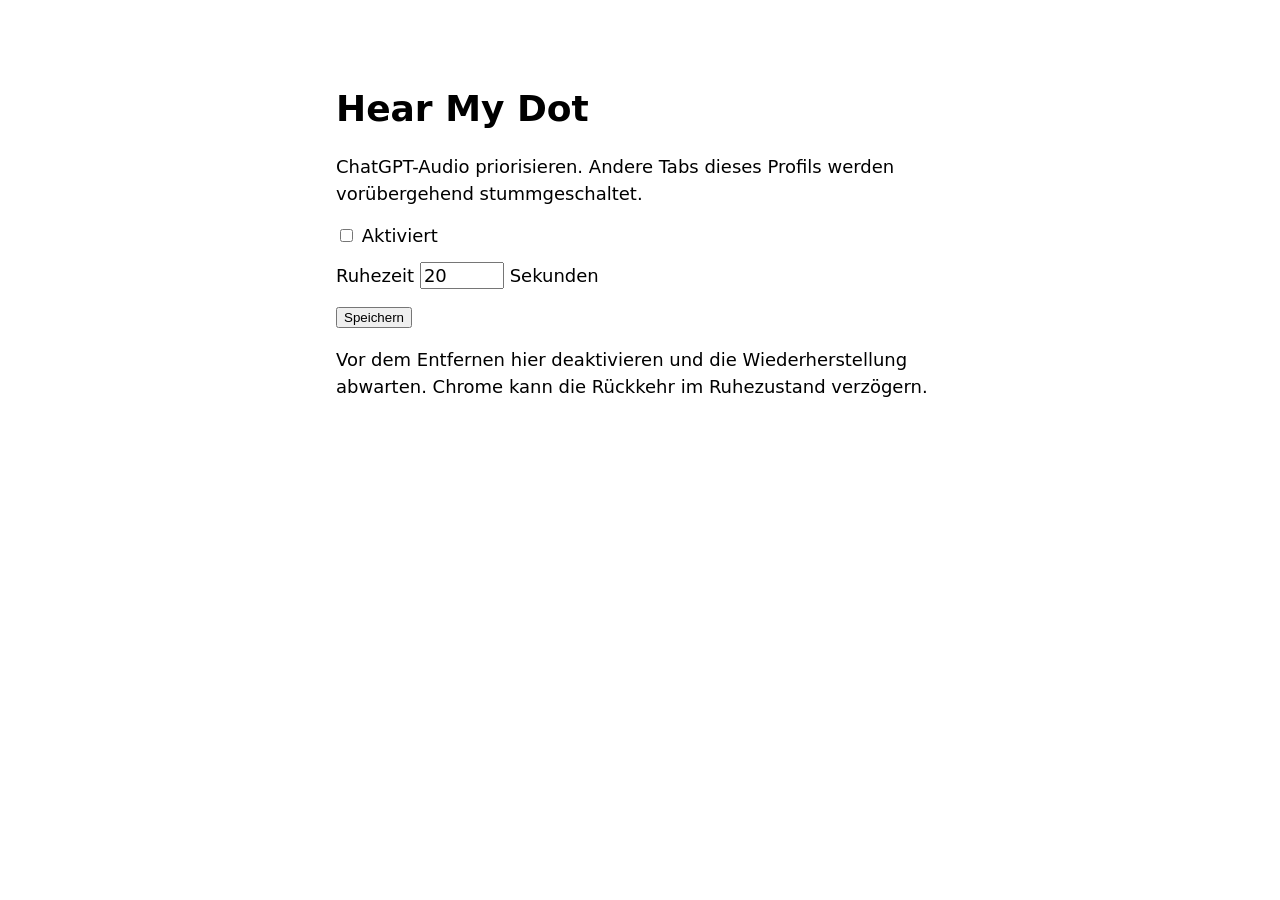
==== extension/options.html @ 25b3777d "init" ====
<!doctype html><html lang="de"><meta charset="utf-8"><title>Hear My Dot</title>
<style>body{font:18px system-ui;max-width:38rem;margin:3rem auto;padding:1rem}label{display:block;margin:1rem 0}input{font:inherit}p{line-height:1.5}</style>
<h1>Hear My Dot</h1><p>ChatGPT-Audio priorisieren. Andere Tabs dieses Profils werden vorübergehend stummgeschaltet.</p>
<label><input id="enabled" type="checkbox"> Aktiviert</label>
<label>Ruhezeit <input id="quiet" type="number" min="10" max="20" value="20"> Sekunden</label>
<button id="save">Speichern</button><p id="status" role="status"></p>
<p>Vor dem Entfernen hier deaktivieren und die Wiederherstellung abwarten. Chrome kann die Rückkehr im Ruhezustand verzögern.</p>
<script src="options.js"></script></html>
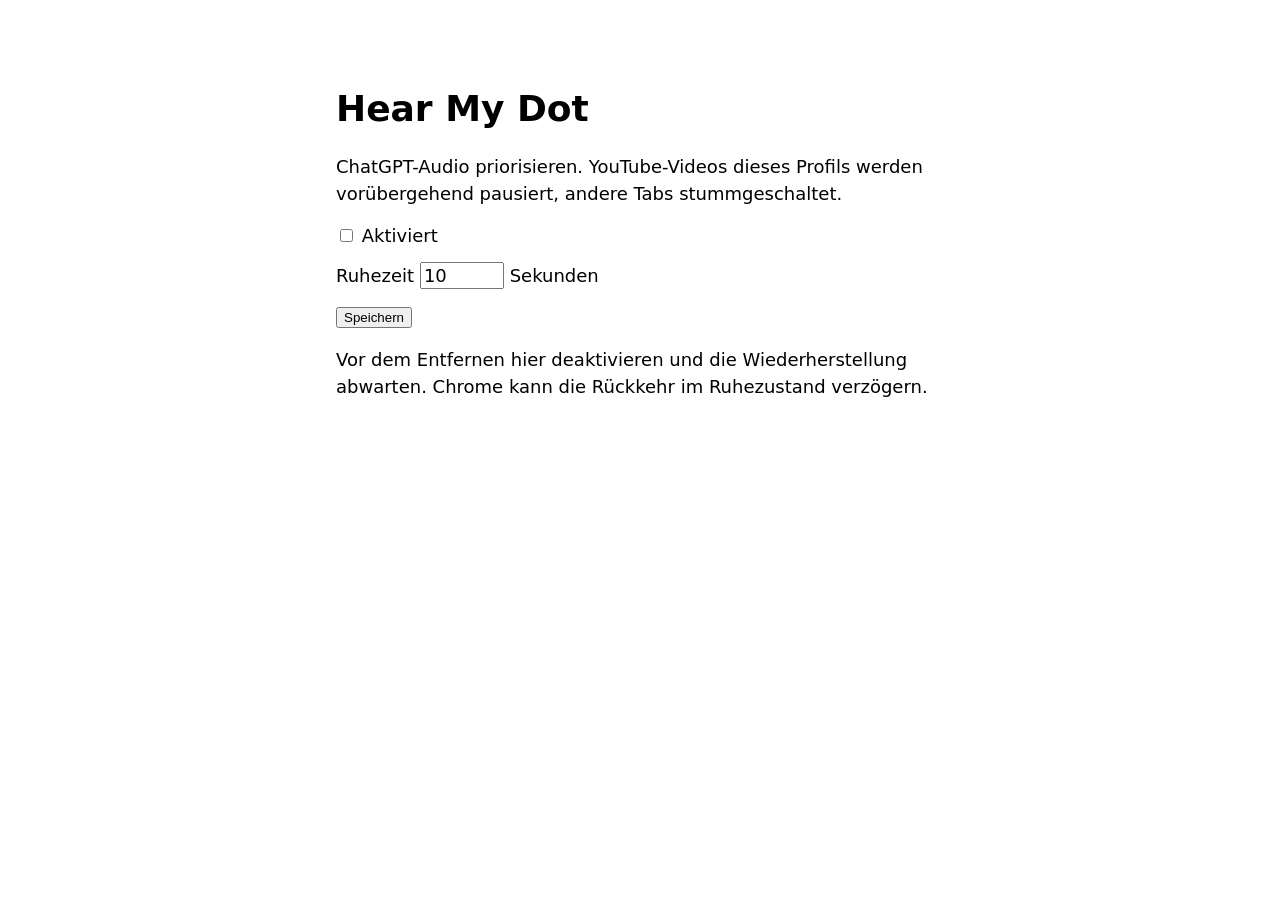
==== commit 4b405404: "Add YouTube pause and resume with ten-second default" ====
--- a/extension/options.html
+++ b/extension/options.html
@@ -1,8 +1,8 @@
 <!doctype html><html lang="de"><meta charset="utf-8"><title>Hear My Dot</title>
 <style>body{font:18px system-ui;max-width:38rem;margin:3rem auto;padding:1rem}label{display:block;margin:1rem 0}input{font:inherit}p{line-height:1.5}</style>
-<h1>Hear My Dot</h1><p>ChatGPT-Audio priorisieren. Andere Tabs dieses Profils werden vorübergehend stummgeschaltet.</p>
+<h1>Hear My Dot</h1><p>ChatGPT-Audio priorisieren. YouTube-Videos dieses Profils werden vorübergehend pausiert, andere Tabs stummgeschaltet.</p>
 <label><input id="enabled" type="checkbox"> Aktiviert</label>
-<label>Ruhezeit <input id="quiet" type="number" min="10" max="20" value="20"> Sekunden</label>
+<label>Ruhezeit <input id="quiet" type="number" min="10" max="20" value="10"> Sekunden</label>
 <button id="save">Speichern</button><p id="status" role="status"></p>
 <p>Vor dem Entfernen hier deaktivieren und die Wiederherstellung abwarten. Chrome kann die Rückkehr im Ruhezustand verzögern.</p>
 <script src="options.js"></script></html>
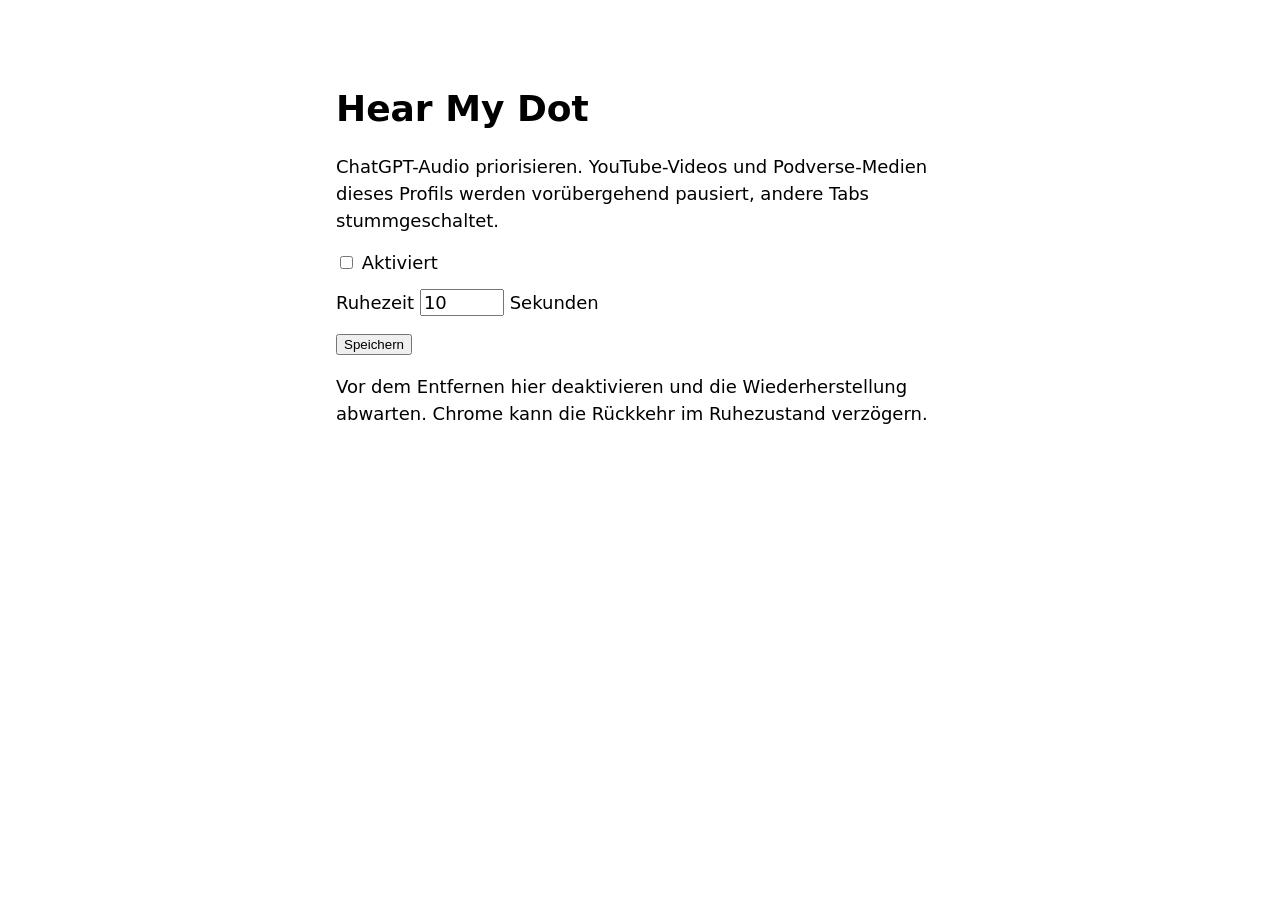
==== commit 11fb0c46: "Add guarded Podverse pause and resume adapter" ====
--- a/extension/options.html
+++ b/extension/options.html
@@ -1,6 +1,6 @@
 <!doctype html><html lang="de"><meta charset="utf-8"><title>Hear My Dot</title>
 <style>body{font:18px system-ui;max-width:38rem;margin:3rem auto;padding:1rem}label{display:block;margin:1rem 0}input{font:inherit}p{line-height:1.5}</style>
-<h1>Hear My Dot</h1><p>ChatGPT-Audio priorisieren. YouTube-Videos dieses Profils werden vorübergehend pausiert, andere Tabs stummgeschaltet.</p>
+<h1>Hear My Dot</h1><p>ChatGPT-Audio priorisieren. YouTube-Videos und Podverse-Medien dieses Profils werden vorübergehend pausiert, andere Tabs stummgeschaltet.</p>
 <label><input id="enabled" type="checkbox"> Aktiviert</label>
 <label>Ruhezeit <input id="quiet" type="number" min="10" max="20" value="10"> Sekunden</label>
 <button id="save">Speichern</button><p id="status" role="status"></p>
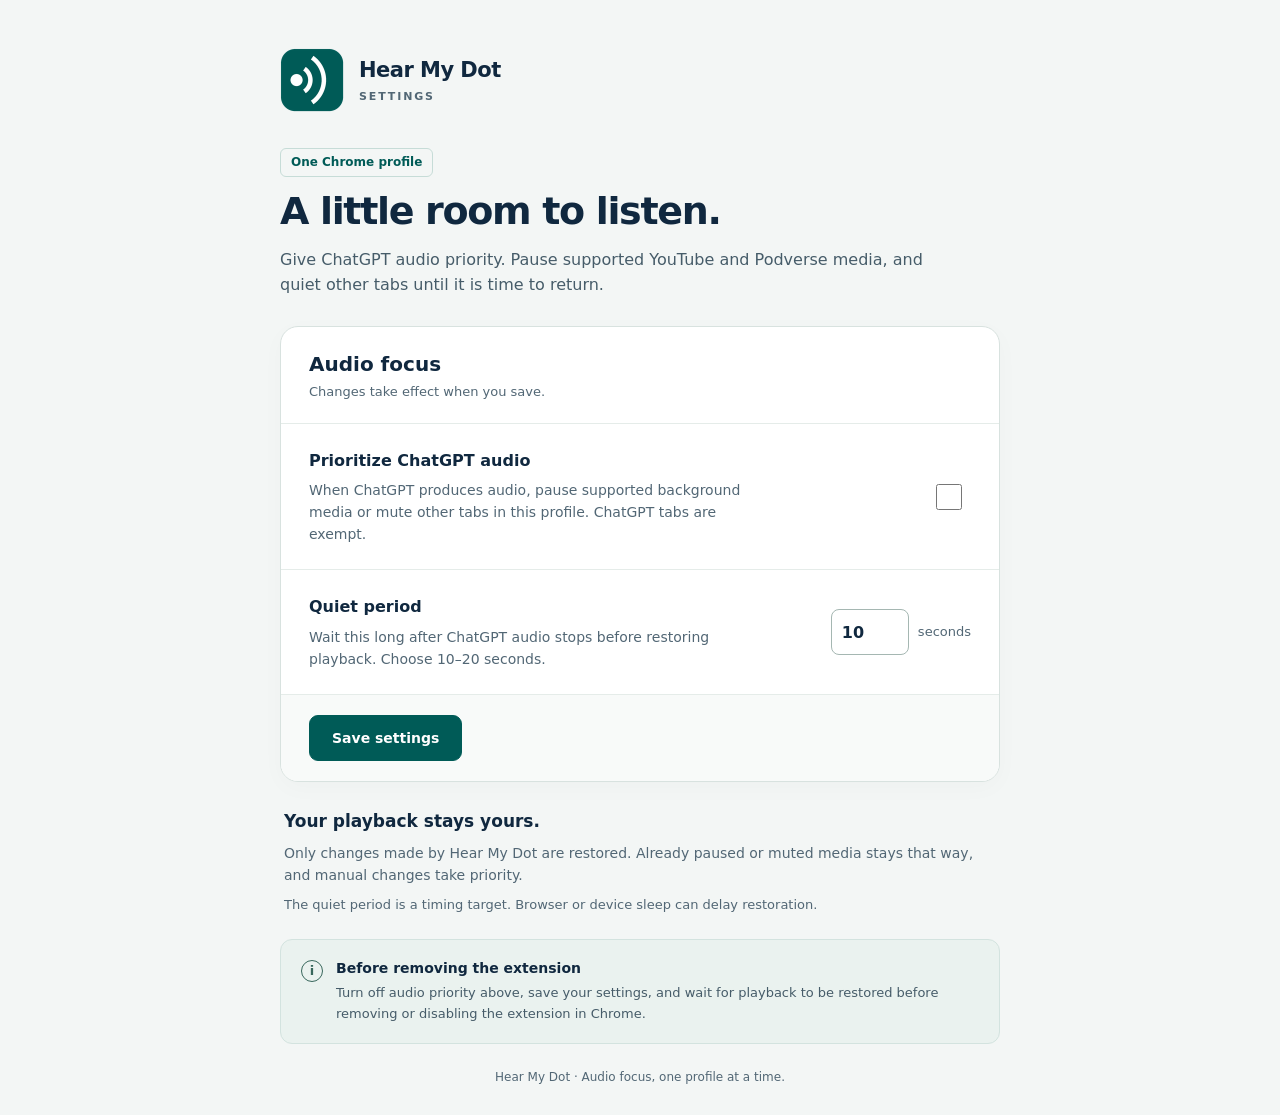
==== commit 13a9cca1: "Refresh settings page with English copy and existing logo" ====
--- a/extension/options.html
+++ b/extension/options.html
@@ -1,8 +1,69 @@
-<!doctype html><html lang="de"><meta charset="utf-8"><title>Hear My Dot</title>
-<style>body{font:18px system-ui;max-width:38rem;margin:3rem auto;padding:1rem}label{display:block;margin:1rem 0}input{font:inherit}p{line-height:1.5}</style>
-<h1>Hear My Dot</h1><p>ChatGPT-Audio priorisieren. YouTube-Videos und Podverse-Medien dieses Profils werden vorübergehend pausiert, andere Tabs stummgeschaltet.</p>
-<label><input id="enabled" type="checkbox"> Aktiviert</label>
-<label>Ruhezeit <input id="quiet" type="number" min="10" max="20" value="10"> Sekunden</label>
-<button id="save">Speichern</button><p id="status" role="status"></p>
-<p>Vor dem Entfernen hier deaktivieren und die Wiederherstellung abwarten. Chrome kann die Rückkehr im Ruhezustand verzögern.</p>
-<script src="options.js"></script></html>
+<!doctype html>
+<html lang="en">
+<head>
+  <meta charset="utf-8">
+  <meta name="viewport" content="width=device-width, initial-scale=1">
+  <meta name="color-scheme" content="light">
+  <title>Settings — Hear My Dot</title>
+  <link rel="stylesheet" href="options.css">
+</head>
+<body>
+  <main class="settings">
+    <header class="brand">
+      <img src="icons/active-128.png" width="64" height="64" alt="">
+      <div><p class="brand-name">Hear My Dot</p><p class="eyebrow">SETTINGS</p></div>
+    </header>
+
+    <section class="intro" aria-labelledby="page-title">
+      <span class="scope">One Chrome profile</span>
+      <h1 id="page-title">A little room to listen.</h1>
+      <p>Give ChatGPT audio priority. Pause supported YouTube and Podverse media, and quiet other tabs until it is time to return.</p>
+    </section>
+
+    <section class="panel" aria-labelledby="focus-title">
+      <div class="panel-heading">
+        <h2 id="focus-title">Audio focus</h2>
+        <p>Changes take effect when you save.</p>
+      </div>
+
+      <div class="setting-row priority-row">
+        <div>
+          <label class="setting-label" for="enabled">Prioritize ChatGPT audio</label>
+          <p id="enabled-help" class="help">When ChatGPT produces audio, pause supported background media or mute other tabs in this profile. ChatGPT tabs are exempt.</p>
+        </div>
+        <input id="enabled" type="checkbox" aria-describedby="enabled-help">
+      </div>
+
+      <div class="setting-row quiet-row">
+        <div>
+          <label class="setting-label" for="quiet">Quiet period</label>
+          <p id="quiet-help" class="help">Wait this long after ChatGPT audio stops before restoring playback. Choose 10–20 seconds.</p>
+        </div>
+        <div class="number-field">
+          <input id="quiet" type="number" min="10" max="20" value="10" aria-describedby="quiet-help timing-note">
+          <span aria-hidden="true">seconds</span>
+        </div>
+      </div>
+
+      <div class="panel-footer">
+        <button id="save" type="button">Save settings</button>
+        <p id="status" role="status" aria-live="polite" aria-atomic="true"></p>
+      </div>
+    </section>
+
+    <section class="details" aria-labelledby="restore-title">
+      <h2 id="restore-title">Your playback stays yours.</h2>
+      <p>Only changes made by Hear My Dot are restored. Already paused or muted media stays that way, and manual changes take priority.</p>
+      <p id="timing-note">The quiet period is a timing target. Browser or device sleep can delay restoration.</p>
+    </section>
+
+    <aside class="removal-note" aria-labelledby="removal-title">
+      <span class="note-mark" aria-hidden="true">i</span>
+      <div><h2 id="removal-title">Before removing the extension</h2>
+      <p>Turn off audio priority above, save your settings, and wait for playback to be restored before removing or disabling the extension in Chrome.</p></div>
+    </aside>
+    <footer class="page-footer">Hear My Dot · Audio focus, one profile at a time.</footer>
+  </main>
+  <script src="options.js"></script>
+</body>
+</html>
--- a/extension/options.css
+++ b/extension/options.css
@@ -0,0 +1,62 @@
+:root {
+  font-family: system-ui, -apple-system, BlinkMacSystemFont, "Segoe UI", sans-serif;
+  color: #10283f;
+  background: #f3f6f5;
+  font-size: 16px;
+  line-height: 1.6;
+  color-scheme: light;
+}
+* { box-sizing: border-box; }
+body { margin: 0; }
+.settings { width: min(100% - 48px, 720px); margin: 48px auto 28px; }
+.brand { display: flex; align-items: center; gap: 15px; }
+.brand img { flex: none; }
+.brand p { margin: 0; }
+.brand-name { font-size: 21px; font-weight: 750; letter-spacing: -.025em; }
+.eyebrow { color: #526775; font-size: 11px; font-weight: 700; letter-spacing: .17em; }
+.intro { margin: 36px 0 28px; }
+.scope { display: inline-block; padding: 4px 10px; border: 1px solid #c6dcd7; border-radius: 6px; color: #005b57; font-size: 12px; font-weight: 650; }
+h1 { margin: 12px 0; font-size: clamp(28px, 5vw, 38px); line-height: 1.2; letter-spacing: -.035em; font-weight: 750; }
+p { margin: 0; }
+.intro p { max-width: 650px; color: #465c69; }
+h2 { margin: 0; font-size: 17px; line-height: 1.45; }
+.panel { overflow: hidden; background: #fff; border: 1px solid #d8e2df; border-radius: 18px; box-shadow: 0 6px 24px #10283f06; }
+.panel-heading { padding: 23px 28px 20px; border-bottom: 1px solid #e5ece9; }
+.panel-heading h2 { font-size: 20px; }
+.panel-heading p { margin-top: 3px; color: #526775; font-size: 13px; }
+.setting-row { display: grid; grid-template-columns: minmax(0, 1fr) auto; gap: 28px; align-items: center; padding: 24px 28px; }
+.priority-row { border-bottom: 1px solid #e5ece9; }
+.setting-label { display: inline-block; font-size: 16px; font-weight: 700; cursor: pointer; }
+.help { color: #526775; font-size: 14px; line-height: 1.55; margin-top: 7px; max-width: 440px; }
+#enabled { width: 26px; height: 26px; margin: 9px; accent-color: #005b57; cursor: pointer; }
+.number-field { display: flex; align-items: center; gap: 9px; }
+.number-field span { color: #526775; font-size: 13px; }
+#quiet { width: 78px; min-height: 46px; padding: 8px 10px; border: 1px solid #a5b7b2; border-radius: 8px; background: #fff; color: #10283f; font: inherit; font-weight: 600; }
+.panel-footer { padding: 20px 28px; background: #f8faf9; border-top: 1px solid #e5ece9; display: flex; align-items: center; gap: 18px; }
+button { min-height: 46px; padding: 10px 22px; border: 1px solid #005b57; border-radius: 9px; background: #005b57; color: #fff; font: inherit; font-size: 14px; font-weight: 650; cursor: pointer; }
+button:hover { background: #004b48; }
+button:active { background: #003f3c; }
+:focus-visible { outline: 3px solid #227e9f; outline-offset: 4px; }
+#status { min-height: 24px; color: #005b57; font-size: 14px; }
+.details { padding: 27px 4px 23px; }
+.details p { margin-top: 8px; color: #526775; font-size: 14px; }
+#timing-note { font-size: 13px; }
+.removal-note { display: flex; align-items: flex-start; gap: 13px; border: 1px solid #d3e3df; border-radius: 12px; background: #eaf2ef; padding: 18px 20px; }
+.note-mark { flex: none; width: 22px; height: 22px; border: 1.5px solid #38675c; border-radius: 50%; color: #38675c; text-align: center; font-size: 13px; font-weight: 700; line-height: 19px; margin-top: 2px; }
+.removal-note h2 { font-size: 14px; }
+.removal-note p { margin-top: 5px; color: #465c69; font-size: 13px; }
+.page-footer { margin-top: 24px; color: #526775; font-size: 12px; text-align: center; }
+@media (max-width: 540px) {
+  .settings { width: calc(100% - 32px); margin-top: 26px; }
+  .brand img { width: 52px; height: 52px; }
+  .intro { margin-top: 28px; }
+  .panel-heading, .setting-row, .panel-footer { padding: 20px; }
+  .setting-row { gap: 12px; }
+  .quiet-row { grid-template-columns: 1fr; gap: 14px; }
+  .panel-footer { flex-wrap: wrap; gap: 10px 16px; }
+  .removal-note { padding: 17px; }
+}
+@media (forced-colors: active) {
+  .scope, .panel, .removal-note, #quiet, button { border-color: CanvasText; }
+  .note-mark { border-color: CanvasText; }
+}
